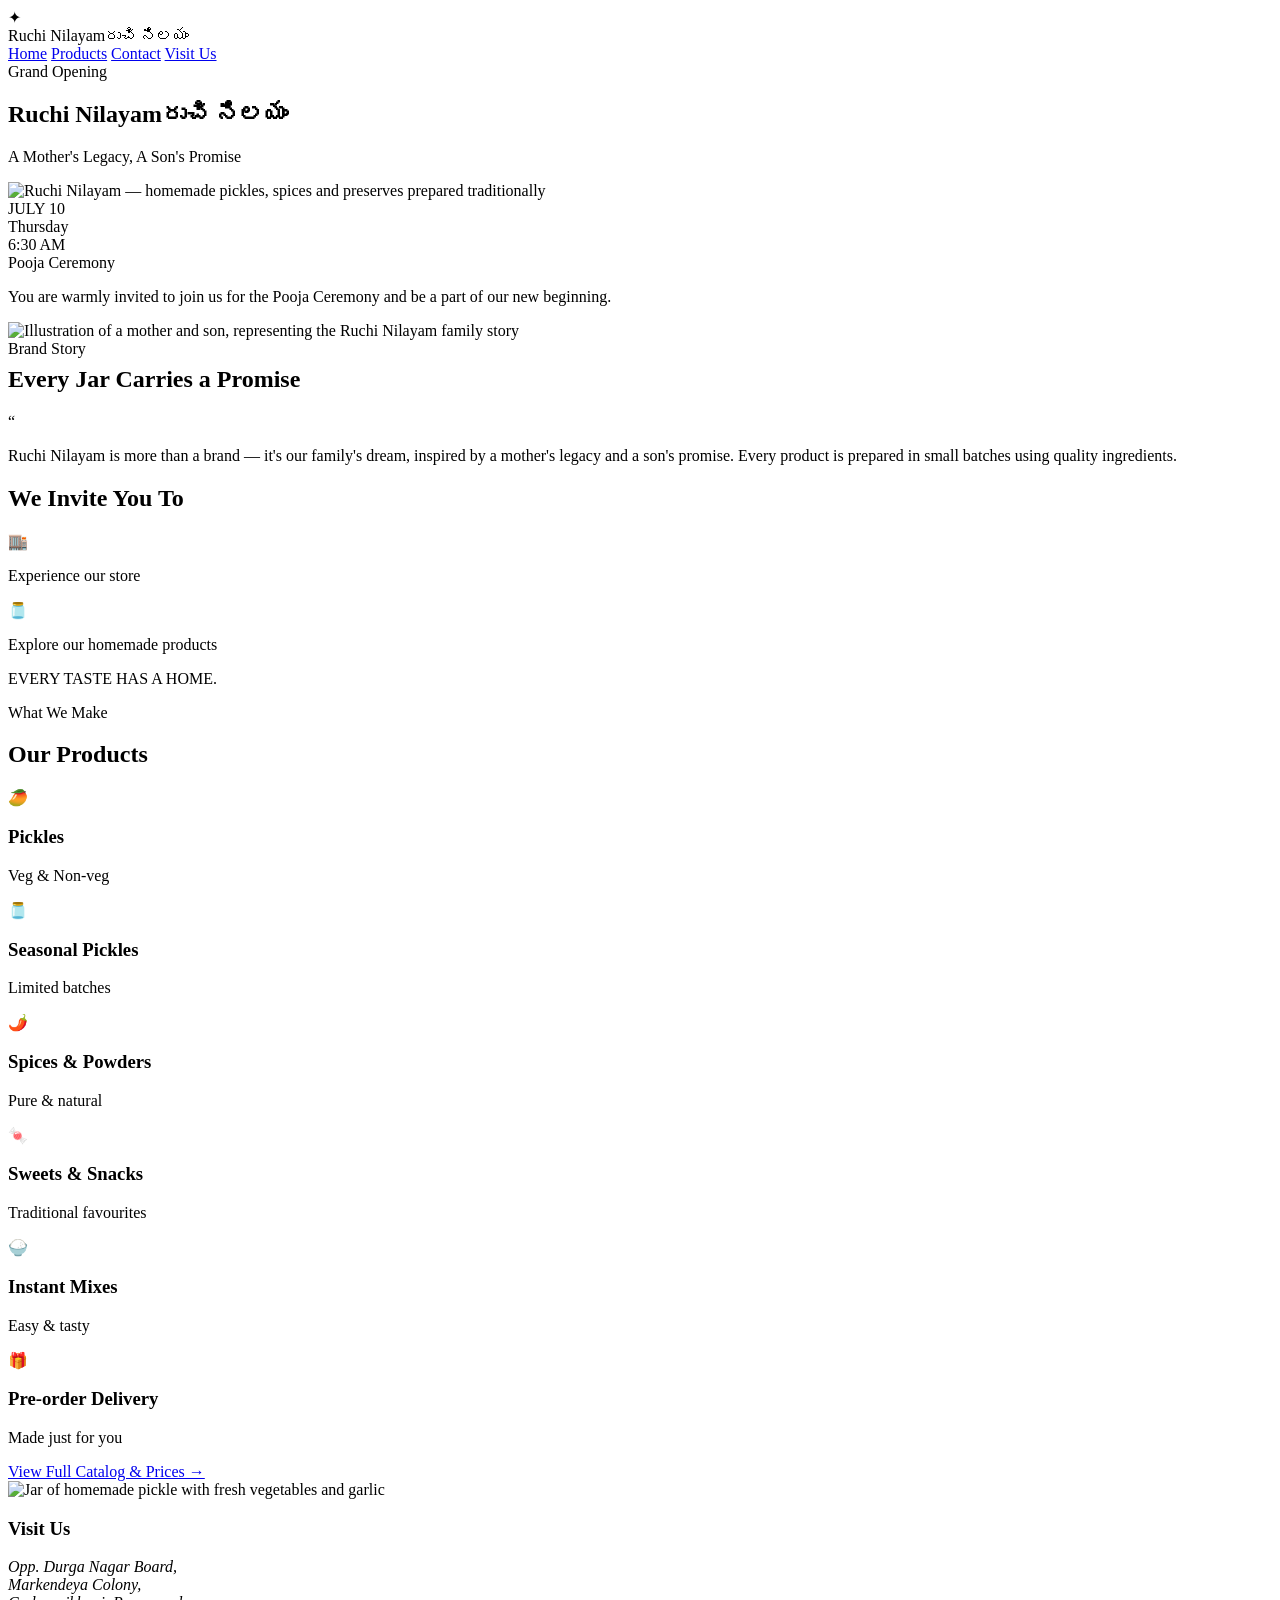
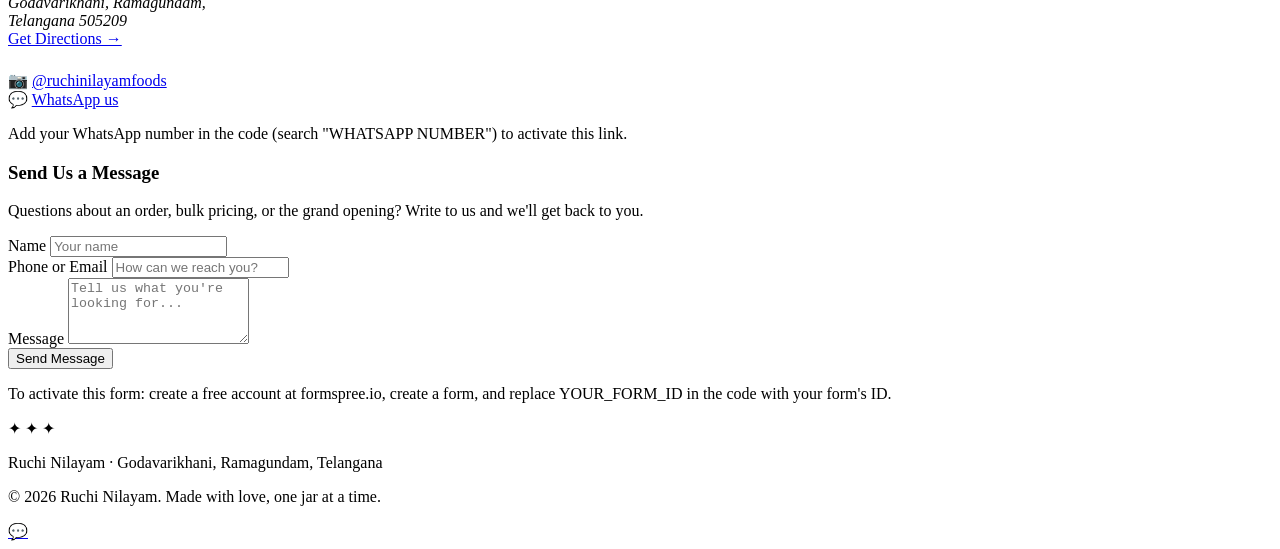
==== index.html @ 31052e21 "Add files via upload" ====
<!DOCTYPE html>
<html lang="en">
<head>
<meta charset="UTF-8">
<meta name="viewport" content="width=device-width, initial-scale=1.0">
<title>Ruchi Nilayam | Grand Opening — July 10th</title>
<meta name="description" content="Ruchi Nilayam — homemade pickles, spices, sweets & snacks from Godavarikhani, Telangana. Grand Opening July 10th, 6:30 AM.">
<link rel="preconnect" href="https://fonts.googleapis.com">
<link rel="preconnect" href="https://fonts.gstatic.com" crossorigin>
<link href="https://fonts.googleapis.com/css2?family=Fraunces:ital,opsz,wght@0,9..144,400;0,9..144,600;0,9..144,700;1,9..144,500&family=Lora:ital,wght@0,400;0,500;0,600;1,400&family=Poppins:wght@400;500;600&family=Noto+Serif+Telugu:wght@500;700&display=swap" rel="stylesheet">
<link rel="stylesheet" href="assets/style.css">
</head>
<body>

<header class="nav">
  <div class="nav-inner">
    <div class="brand-lockup">
      <span class="leaf">✦</span>
      <div class="brand-name">Ruchi Nilayam<span>రుచి నిలయం</span></div>
    </div>
    <div class="nav-links">
      <a class="nav-link active" href="index.html">Home</a>
      <a class="nav-link" href="products.html">Products</a>
      <a class="nav-link" href="#contact">Contact</a>
      <a class="nav-cta" href="#visit">Visit Us</a>
    </div>
  </div>
</header>

<section class="hero">
  <div class="hero-title-block reveal">
    <div class="hero-eyebrow-line"><span class="rule"></span><span class="eyebrow">Grand Opening</span><span class="rule"></span></div>
    <h1>Ruchi Nilayam<span class="telugu-title telugu">రుచి నిలయం</span></h1>
    <p class="hero-tagline">A Mother's Legacy, A Son's Promise</p>
  </div>
  <div class="hero-image-wrap reveal">
    <img src="assets/hero_crop.png" alt="Ruchi Nilayam — homemade pickles, spices and preserves prepared traditionally">
  </div>

  <div class="seal-section reveal">
    <div class="seal">
      <div class="seal-date">
        <div class="day">JULY 10</div>
        <div class="month">Thursday</div>
      </div>
      <div class="seal-divider"></div>
      <div class="seal-time">
        <div class="time">6:30 AM</div>
        <div class="label">Pooja Ceremony</div>
      </div>
    </div>
  </div>
  <p class="invite-line reveal">You are warmly invited to join us for the Pooja Ceremony and be a part of our new beginning.</p>
</section>

<section class="wrap">
  <div class="story reveal">
    <div class="story-img">
      <img src="assets/motherson_crop.png" alt="Illustration of a mother and son, representing the Ruchi Nilayam family story">
    </div>
    <div class="story-text">
      <span class="eyebrow">Brand Story</span>
      <h2 style="margin-top:0.5rem;">Every Jar Carries a Promise</h2>
      <span class="quote-mark">“</span>
      <p>Ruchi Nilayam is more than a brand — it's our family's dream, inspired by a mother's legacy and a son's promise. Every product is prepared in small batches using quality ingredients.</p>
    </div>
  </div>
</section>

<section class="wrap invite-cards reveal">
  <h2>We Invite You To</h2>
  <div class="cards-grid">
    <div class="invite-card">
      <div class="icon-circle">🏬</div>
      <p>Experience our store</p>
    </div>
    <div class="invite-card">
      <div class="icon-circle">🫙</div>
      <p>Explore our homemade products</p>
    </div>
  </div>
</section>

<div class="banner reveal">
  <p>EVERY TASTE HAS A HOME.</p>
</div>

<section class="wrap products reveal">
  <div class="eyebrow-wrap"><span class="eyebrow">What We Make</span></div>
  <h2>Our Products</h2>
  <div class="products-grid">
    <div class="product-card">
      <span class="icon">🥭</span>
      <h3>Pickles</h3>
      <p>Veg &amp; Non-veg</p>
    </div>
    <div class="product-card">
      <span class="icon">🫙</span>
      <h3>Seasonal Pickles</h3>
      <p>Limited batches</p>
    </div>
    <div class="product-card">
      <span class="icon">🌶️</span>
      <h3>Spices &amp; Powders</h3>
      <p>Pure &amp; natural</p>
    </div>
    <div class="product-card">
      <span class="icon">🍬</span>
      <h3>Sweets &amp; Snacks</h3>
      <p>Traditional favourites</p>
    </div>
    <div class="product-card">
      <span class="icon">🍚</span>
      <h3>Instant Mixes</h3>
      <p>Easy &amp; tasty</p>
    </div>
    <div class="product-card">
      <span class="icon">🎁</span>
      <h3>Pre-order Delivery</h3>
      <p>Made just for you</p>
    </div>
  </div>
  <div class="catalog-teaser">
    <a class="btn-gold" href="products.html">View Full Catalog &amp; Prices →</a>
  </div>
</section>

<section class="wrap" id="visit">
  <div class="visit reveal">
    <div class="visit-jar">
      <img src="assets/jar_crop.png" alt="Jar of homemade pickle with fresh vegetables and garlic">
    </div>
    <div class="visit-card">
      <h3>Visit Us</h3>
      <address>
        Opp. Durga Nagar Board,<br>
        Markendeya Colony,<br>
        Godavarikhani, Ramagundam,<br>
        Telangana 505209
      </address>
      <a class="map-link" href="https://www.google.com/maps/search/?api=1&query=Ruchi+Nilayam+Markendeya+Colony+Godavarikhani+Ramagundam+Telangana+505209" target="_blank" rel="noopener">Get Directions →</a>
    </div>
  </div>

  <div class="contact-card reveal" style="margin-top:1.4rem;">
    <div class="contact-row">
      <span class="dot">📷</span>
      <a href="https://instagram.com/ruchinilayamfoods" target="_blank" rel="noopener">@ruchinilayamfoods</a>
    </div>
    <div class="contact-row">
      <span class="dot">💬</span>
      <a href="#" id="whatsapp-link">WhatsApp us</a>
    </div>
    <p class="contact-note">Add your WhatsApp number in the code (search "WHATSAPP NUMBER") to activate this link.</p>
  </div>

  <div class="form-card reveal" id="contact">
    <h3>Send Us a Message</h3>
    <p class="sub">Questions about an order, bulk pricing, or the grand opening? Write to us and we'll get back to you.</p>
    <form id="contact-form" action="https://formspree.io/f/YOUR_FORM_ID" method="POST">
      <div class="form-field">
        <label for="name">Name</label>
        <input type="text" id="name" name="name" required placeholder="Your name">
      </div>
      <div class="form-field">
        <label for="phone">Phone or Email</label>
        <input type="text" id="phone" name="contact" required placeholder="How can we reach you?">
      </div>
      <div class="form-field">
        <label for="message">Message</label>
        <textarea id="message" name="message" rows="4" required placeholder="Tell us what you're looking for..."></textarea>
      </div>
      <button type="submit" class="form-submit">Send Message</button>
      <div class="form-status" id="form-status"></div>
    </form>
    <p class="form-note">To activate this form: create a free account at formspree.io, create a form, and replace YOUR_FORM_ID in the code with your form's ID.</p>
  </div>
</section>

<footer>
  <div class="leaf-row">✦ ✦ ✦</div>
  <p>Ruchi Nilayam · Godavarikhani, Ramagundam, Telangana</p>
  <p style="margin-top:0.3rem;">© <span id="year"></span> Ruchi Nilayam. Made with love, one jar at a time.</p>
</footer>

<a class="wa-float" id="wa-float" href="#" target="_blank" rel="noopener" aria-label="Chat with us on WhatsApp">💬</a>

<script>
  document.getElementById('year').textContent = new Date().getFullYear();

  // WHATSAPP NUMBER — replace 91XXXXXXXXXX with your number (country code + number, no + or spaces)
  const whatsappNumber = "91XXXXXXXXXX";
  const whatsappMessage = "Hi Ruchi Nilayam! I'd like to know more about your products.";
  const waLink = "https://wa.me/" + whatsappNumber + "?text=" + encodeURIComponent(whatsappMessage);
  document.getElementById('whatsapp-link').href = waLink;
  document.getElementById('wa-float').href = waLink;

  // Contact form submit (via Formspree — see form-note for setup)
  const form = document.getElementById('contact-form');
  const status = document.getElementById('form-status');
  form.addEventListener('submit', async (e)=>{
    e.preventDefault();
    if(form.action.includes('YOUR_FORM_ID')){
      status.textContent = "Form not yet connected — see the note below to activate it.";
      status.className = "form-status err";
      return;
    }
    status.textContent = "Sending...";
    status.className = "form-status";
    status.style.display = "block";
    try{
      const res = await fetch(form.action, {
        method: "POST",
        body: new FormData(form),
        headers: { 'Accept': 'application/json' }
      });
      if(res.ok){
        status.textContent = "Thank you! We'll get back to you soon.";
        status.className = "form-status ok";
        form.reset();
      } else {
        status.textContent = "Something went wrong. Please try again or message us on WhatsApp.";
        status.className = "form-status err";
      }
    } catch(err){
      status.textContent = "Something went wrong. Please try again or message us on WhatsApp.";
      status.className = "form-status err";
    }
  });

  // Scroll reveal
  const io = new IntersectionObserver((entries)=>{
    entries.forEach(e=>{
      if(e.isIntersecting){ e.target.classList.add('in'); io.unobserve(e.target); }
    });
  }, {threshold:0.15});
  document.querySelectorAll('.reveal').forEach(el=>io.observe(el));
</script>

</body>
</html>
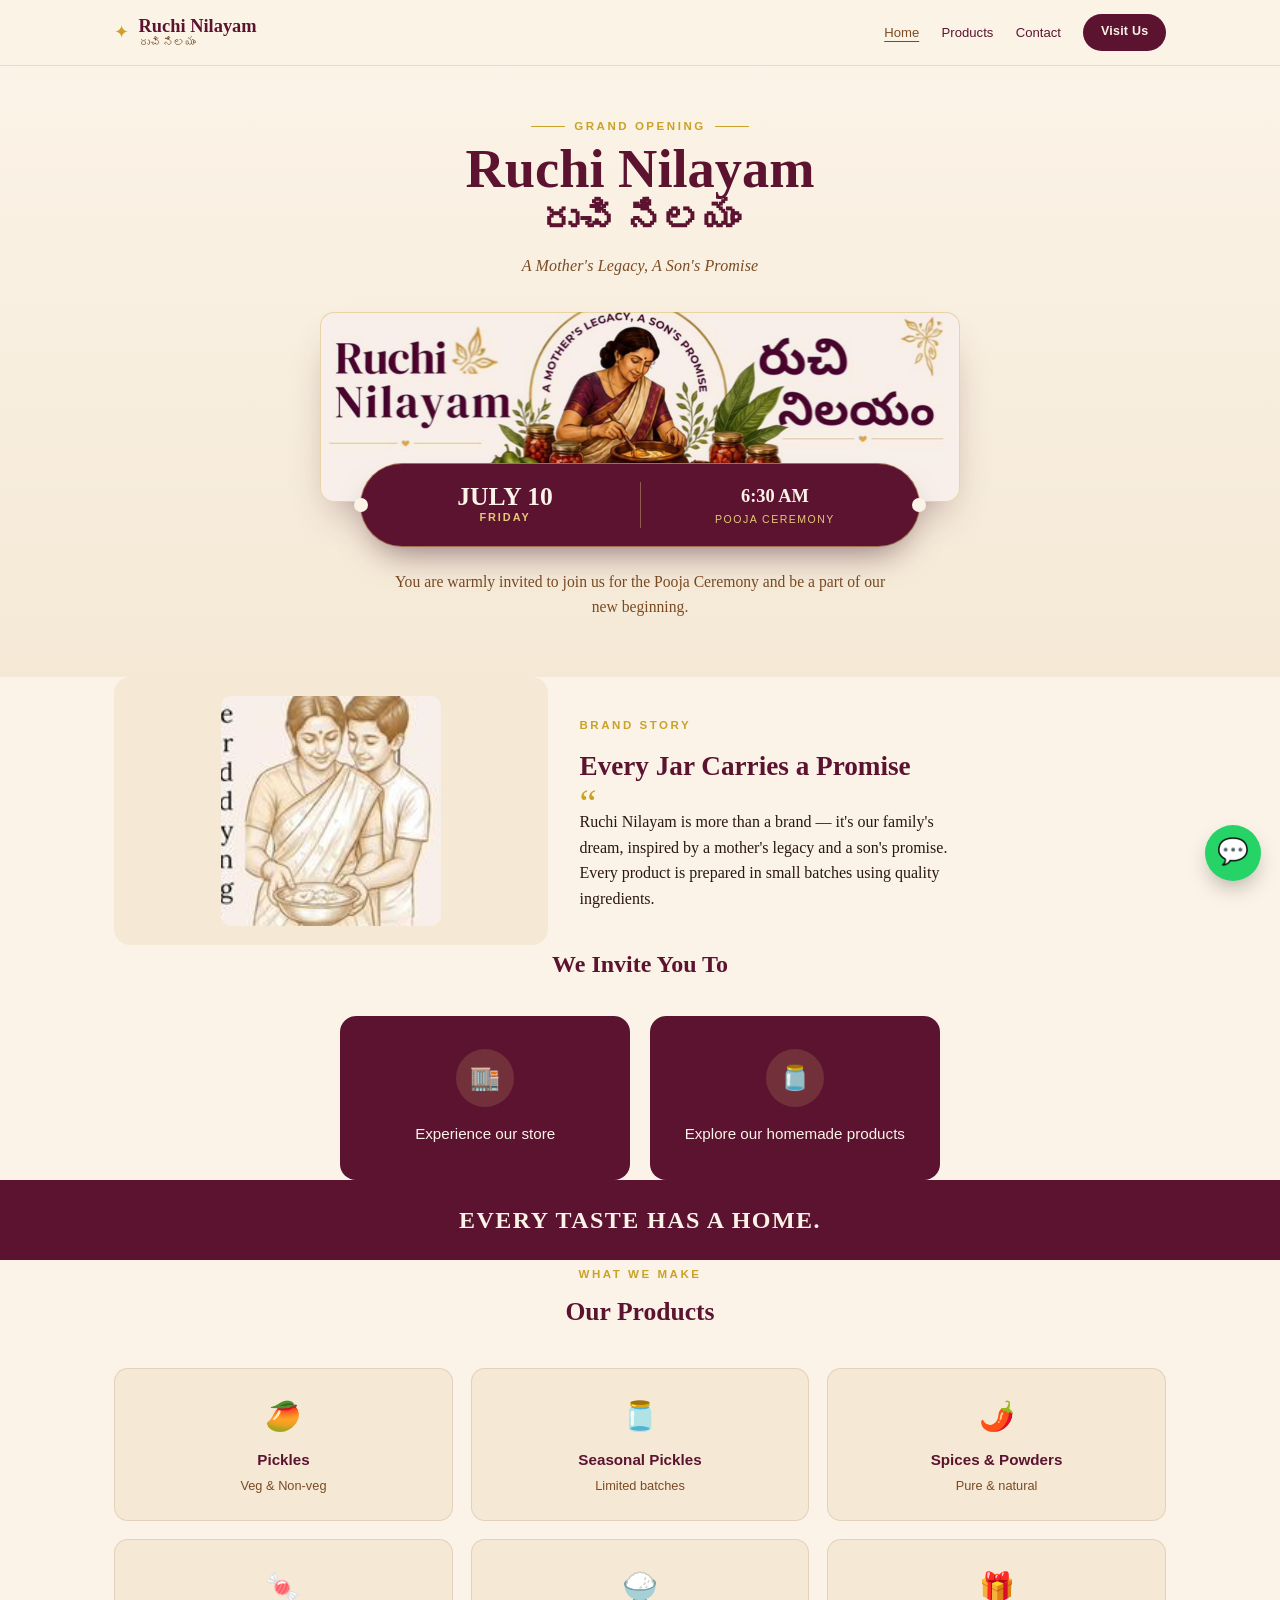
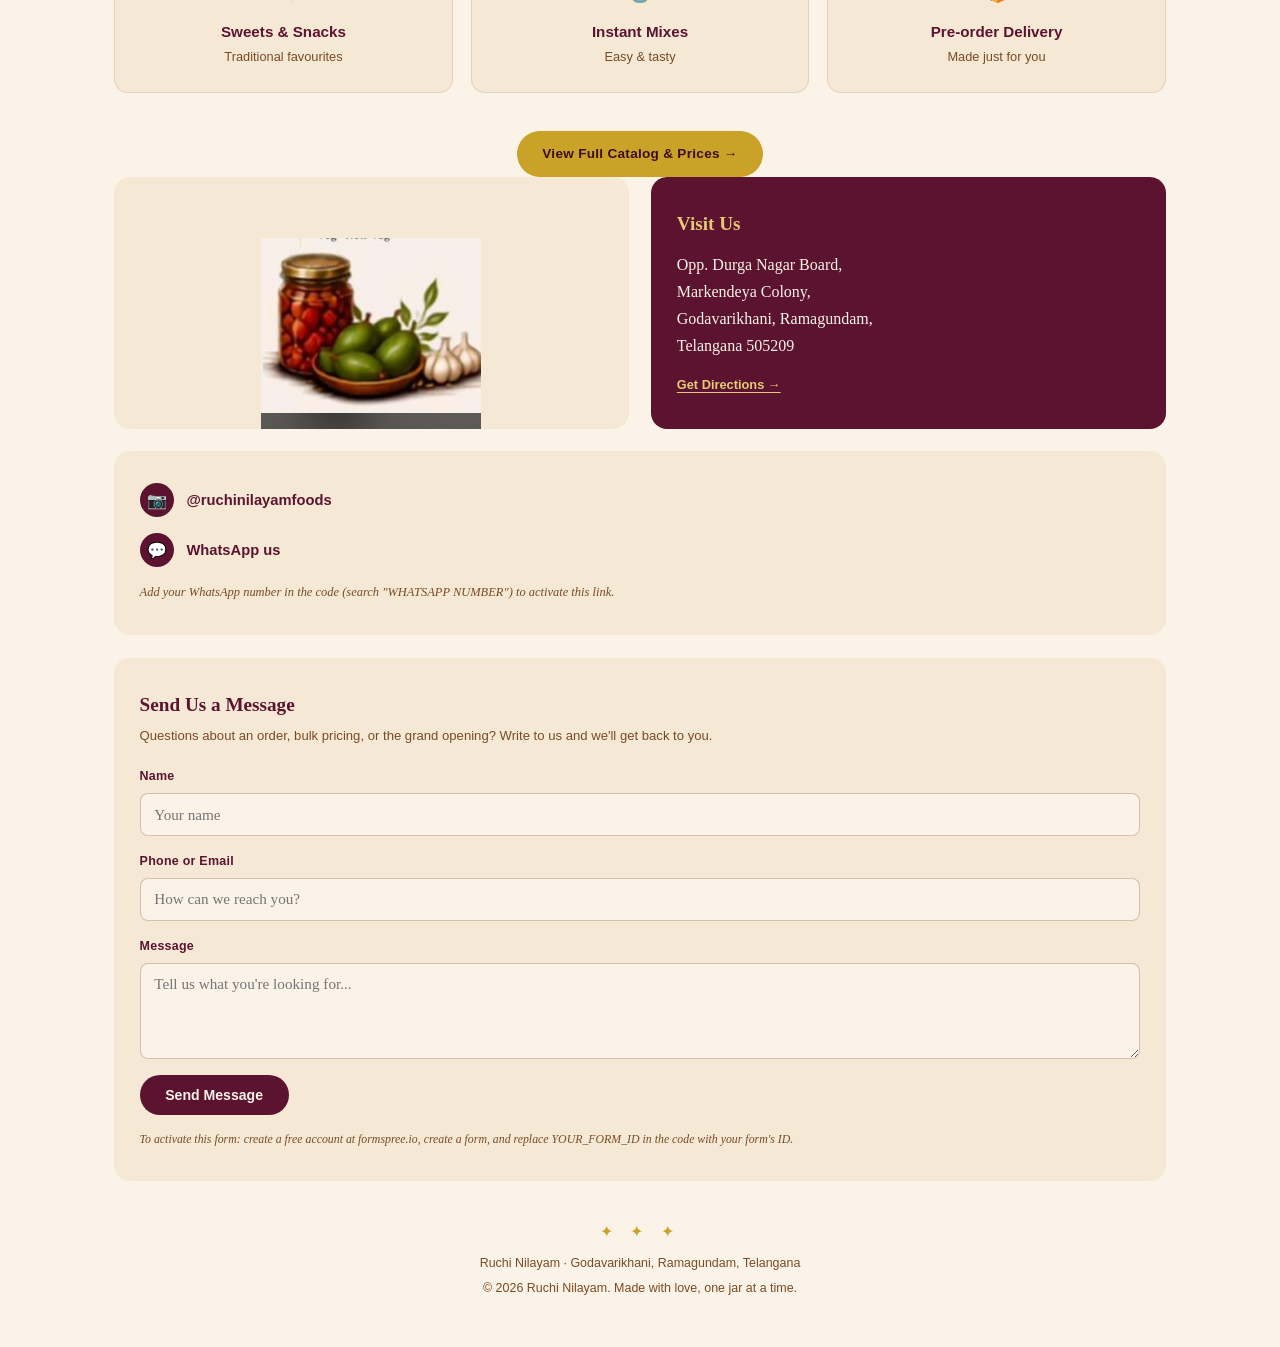
==== commit ae0903fb: "form and whatsapp" ====
--- a/index.html
+++ b/index.html
@@ -41,7 +41,7 @@
     <div class="seal">
       <div class="seal-date">
         <div class="day">JULY 10</div>
-        <div class="month">Thursday</div>
+        <div class="month">Friday</div>
       </div>
       <div class="seal-divider"></div>
       <div class="seal-time">
@@ -157,7 +157,7 @@
   <div class="form-card reveal" id="contact">
     <h3>Send Us a Message</h3>
     <p class="sub">Questions about an order, bulk pricing, or the grand opening? Write to us and we'll get back to you.</p>
-    <form id="contact-form" action="https://formspree.io/f/YOUR_FORM_ID" method="POST">
+    <form id="contact-form" action="https://formspree.io/f/mzdllbdv" method="POST">
       <div class="form-field">
         <label for="name">Name</label>
         <input type="text" id="name" name="name" required placeholder="Your name">
@@ -189,7 +189,7 @@
   document.getElementById('year').textContent = new Date().getFullYear();
 
   // WHATSAPP NUMBER — replace 91XXXXXXXXXX with your number (country code + number, no + or spaces)
-  const whatsappNumber = "91XXXXXXXXXX";
+  const whatsappNumber = "9618234867";
   const whatsappMessage = "Hi Ruchi Nilayam! I'd like to know more about your products.";
   const waLink = "https://wa.me/" + whatsappNumber + "?text=" + encodeURIComponent(whatsappMessage);
   document.getElementById('whatsapp-link').href = waLink;
--- a/assets/style.css
+++ b/assets/style.css
@@ -0,0 +1,343 @@
+:root{
+    --wine-dark:#3D0E20;
+    --wine:#5C1330;
+    --gold:#C9A227;
+    --gold-soft:#E4C976;
+    --ivory:#FBF3E7;
+    --ivory-2:#F5E9D6;
+    --green:#3F5C3A;
+    --brown:#7A4B23;
+    --ink:#2A1810;
+    --max:1100px;
+  }
+  *{box-sizing:border-box;margin:0;padding:0;}
+  html{scroll-behavior:smooth;}
+  body{
+    background:var(--ivory);
+    color:var(--ink);
+    font-family:'Lora', serif;
+    line-height:1.6;
+    overflow-x:hidden;
+  }
+  h1,h2,h3{font-family:'Fraunces', serif;color:var(--wine);}
+  .telugu{font-family:'Noto Serif Telugu', serif;}
+  .eyebrow{
+    font-family:'Poppins', sans-serif;
+    font-size:0.72rem;
+    letter-spacing:0.22em;
+    text-transform:uppercase;
+    color:var(--gold);
+    font-weight:600;
+  }
+  a{color:inherit;}
+  img{max-width:100%;display:block;}
+  .wrap{max-width:var(--max);margin:0 auto;padding:0 1.5rem;}
+
+  /* reveal animation */
+  .reveal{opacity:0;transform:translateY(18px);transition:opacity .7s ease, transform .7s ease;}
+  .reveal.in{opacity:1;transform:translateY(0);}
+  @media (prefers-reduced-motion: reduce){
+    .reveal{opacity:1;transform:none;transition:none;}
+    html{scroll-behavior:auto;}
+  }
+
+  /* NAV */
+  header.nav{
+    position:sticky;top:0;z-index:50;
+    background:rgba(251,243,231,0.92);
+    backdrop-filter:blur(6px);
+    border-bottom:1px solid rgba(92,19,48,0.12);
+  }
+  .nav-inner{
+    max-width:var(--max);margin:0 auto;padding:0.85rem 1.5rem;
+    display:flex;align-items:center;justify-content:space-between;
+  }
+  .brand-lockup{display:flex;align-items:center;gap:0.6rem;}
+  .brand-lockup .leaf{color:var(--gold);font-size:1.1rem;}
+  .brand-name{font-family:'Fraunces', serif;font-weight:700;font-size:1.15rem;color:var(--wine);line-height:1;}
+  .brand-name span{display:block;font-family:'Noto Serif Telugu', serif;font-size:0.7rem;color:var(--brown);font-weight:500;margin-top:2px;}
+  .nav-cta{
+    font-family:'Poppins', sans-serif;font-size:0.78rem;font-weight:600;
+    background:var(--wine);color:var(--ivory);
+    padding:0.55rem 1.1rem;border-radius:999px;text-decoration:none;
+    letter-spacing:0.02em;
+    white-space:nowrap;
+  }
+
+  /* HERO */
+  .hero{
+    position:relative;
+    background:linear-gradient(180deg, var(--ivory) 0%, var(--ivory-2) 100%);
+    padding-top:2.2rem;
+    overflow:hidden;
+  }
+  .hero-deco{
+    position:absolute;color:var(--gold-soft);opacity:0.5;font-size:2.4rem;pointer-events:none;
+  }
+  .hero-deco.left{top:1rem;left:0.5rem;transform:rotate(-15deg);}
+  .hero-deco.right{top:1rem;right:0.5rem;transform:rotate(15deg) scaleX(-1);}
+
+  .hero-title-block{text-align:center;padding:1rem 1.5rem 0.5rem;position:relative;z-index:2;}
+  .hero-eyebrow-line{
+    display:flex;align-items:center;justify-content:center;gap:0.6rem;
+    margin-bottom:0.4rem;
+  }
+  .hero-eyebrow-line .rule{height:1px;width:34px;background:var(--gold);}
+  .hero-title-block h1{
+    font-size:clamp(2.1rem, 7vw, 3.4rem);
+    font-weight:700;line-height:1.02;
+  }
+  .hero-title-block .telugu-title{
+    font-size:clamp(1.6rem, 5.5vw, 2.4rem);
+    color:var(--wine);font-weight:700;display:block;margin-top:0.15rem;
+  }
+  .hero-tagline{
+    margin-top:0.9rem;font-style:italic;color:var(--brown);
+    font-size:1rem;letter-spacing:0.01em;
+  }
+
+  .hero-image-wrap{
+    margin:1.6rem auto 0;max-width:640px;
+    position:relative;
+  }
+  .hero-image-wrap img{
+    width:100%;border-radius:14px;
+    box-shadow:0 22px 40px -18px rgba(61,14,32,0.45);
+  }
+  .hero-image-wrap::after{
+    content:"";position:absolute;inset:0;border-radius:14px;
+    box-shadow:inset 0 0 0 1px rgba(201,162,39,0.35);
+  }
+
+  /* SEAL / GRAND OPENING BADGE — signature element */
+  .seal-section{
+    display:flex;justify-content:center;margin:-2.4rem auto 0;position:relative;z-index:5;padding:0 1.5rem;
+  }
+  .seal{
+    background:var(--wine);
+    color:var(--ivory);
+    border-radius:999px;
+    padding:1.1rem 1.6rem;
+    display:flex;align-items:center;gap:1rem;
+    box-shadow:0 18px 34px -14px rgba(61,14,32,0.55);
+    border:1px solid rgba(228,201,118,0.5);
+    max-width:560px;width:100%;
+    position:relative;
+  }
+  .seal::before, .seal::after{
+    content:"";position:absolute;top:50%;transform:translateY(-50%);
+    width:14px;height:14px;background:var(--ivory);border-radius:50%;
+  }
+  .seal::before{left:-7px;}
+  .seal::after{right:-7px;}
+  .seal-date{
+    font-family:'Fraunces', serif;font-weight:700;text-align:center;flex:1;
+  }
+  .seal-date .day{font-size:1.6rem;line-height:1;}
+  .seal-date .month{font-family:'Poppins',sans-serif;font-size:0.68rem;letter-spacing:0.18em;text-transform:uppercase;color:var(--gold-soft);}
+  .seal-divider{width:1px;align-self:stretch;background:rgba(228,201,118,0.4);}
+  .seal-time{text-align:center;flex:1;}
+  .seal-time .time{font-family:'Fraunces', serif;font-weight:700;font-size:1.15rem;}
+  .seal-time .label{font-family:'Poppins',sans-serif;font-size:0.66rem;letter-spacing:0.14em;text-transform:uppercase;color:var(--gold-soft);}
+
+  .invite-line{
+    text-align:center;max-width:560px;margin:1.4rem auto 0;padding:0 1.5rem;
+    color:var(--brown);font-size:0.98rem;
+  }
+
+  section{padding:3.6rem 0;}
+
+  /* BRAND STORY */
+  .story{
+    display:grid;grid-template-columns:1fr;gap:2rem;align-items:center;
+  }
+  @media(min-width:820px){
+    .story{grid-template-columns:0.85fr 1.15fr;}
+  }
+  .story-img{
+    background:var(--ivory-2);border-radius:16px;padding:1.2rem;
+    display:flex;justify-content:center;
+  }
+  .story-img img{border-radius:10px;max-width:280px;}
+  .story-text h2{font-size:1.7rem;margin-bottom:0.9rem;}
+  .story-text p{max-width:46ch;color:var(--ink);}
+  .story-text .quote-mark{font-family:'Fraunces',serif;font-size:2.4rem;color:var(--gold);line-height:0;display:block;margin-bottom:0.4rem;}
+
+  /* INVITE CARDS */
+  .invite-cards{
+    text-align:center;
+  }
+  .invite-cards h2{font-size:1.5rem;margin-bottom:2rem;}
+  .cards-grid{
+    display:grid;grid-template-columns:1fr;gap:1.2rem;
+  }
+  @media(min-width:640px){
+    .cards-grid{grid-template-columns:1fr 1fr;max-width:600px;margin:0 auto;}
+  }
+  .invite-card{
+    background:var(--wine);color:var(--ivory);
+    border-radius:16px;padding:2.1rem 1.4rem;
+    display:flex;flex-direction:column;align-items:center;gap:0.9rem;
+  }
+  .invite-card .icon-circle{
+    width:58px;height:58px;border-radius:50%;
+    background:rgba(228,201,118,0.16);
+    display:flex;align-items:center;justify-content:center;
+    font-size:1.5rem;color:var(--gold-soft);
+  }
+  .invite-card p{font-family:'Poppins',sans-serif;font-weight:500;font-size:0.95rem;}
+
+  /* DIVIDER BANNER */
+  .banner{
+    background:var(--wine);color:var(--ivory);text-align:center;
+    padding:1.3rem 1.5rem;
+  }
+  .banner p{
+    font-family:'Fraunces',serif;font-weight:600;letter-spacing:0.06em;
+    font-size:clamp(1.1rem,3.5vw,1.5rem);
+  }
+
+  /* PRODUCTS */
+  .products h2{text-align:center;font-size:1.6rem;}
+  .products .eyebrow-wrap{text-align:center;margin-bottom:0.4rem;}
+  .products-grid{
+    margin-top:2.2rem;
+    display:grid;grid-template-columns:repeat(2,1fr);gap:1.1rem;
+  }
+  @media(min-width:640px){
+    .products-grid{grid-template-columns:repeat(3,1fr);}
+  }
+  .product-card{
+    background:var(--ivory-2);
+    border:1px solid rgba(122,75,35,0.15);
+    border-radius:14px;padding:1.5rem 1rem;text-align:center;
+  }
+  .product-card .icon{font-size:1.8rem;margin-bottom:0.6rem;display:block;}
+  .product-card h3{font-family:'Poppins',sans-serif;color:var(--wine);font-size:0.95rem;font-weight:600;margin-bottom:0.2rem;}
+  .product-card p{font-size:0.8rem;color:var(--brown);font-family:'Poppins',sans-serif;}
+
+  /* VISIT / CONTACT */
+  .visit{
+    display:grid;grid-template-columns:1fr;gap:1.4rem;
+  }
+  @media(min-width:820px){
+    .visit{grid-template-columns:1fr 1fr;}
+  }
+  .visit-jar{
+    background:var(--ivory-2);border-radius:16px;
+    display:flex;align-items:flex-end;justify-content:center;overflow:hidden;
+    min-height:200px;
+  }
+  .visit-jar img{max-width:220px;}
+  .visit-card{
+    background:var(--wine);color:var(--ivory);border-radius:16px;padding:2rem 1.6rem;
+  }
+  .visit-card h3{color:var(--gold-soft);font-size:1.2rem;margin-bottom:0.7rem;}
+  .visit-card address{font-style:normal;line-height:1.7;font-family:'Lora',serif;}
+  .visit-card .map-link{
+    display:inline-block;margin-top:1rem;font-family:'Poppins',sans-serif;
+    font-size:0.8rem;font-weight:600;color:var(--gold-soft);
+    text-decoration:underline;text-underline-offset:3px;
+  }
+  .contact-card{
+    background:var(--ivory-2);border-radius:16px;padding:2rem 1.6rem;
+    display:flex;flex-direction:column;justify-content:center;gap:1rem;
+  }
+  .contact-row{display:flex;align-items:center;gap:0.8rem;font-family:'Poppins',sans-serif;font-size:0.92rem;}
+  .contact-row .dot{width:34px;height:34px;border-radius:50%;background:var(--wine);color:var(--gold-soft);display:flex;align-items:center;justify-content:center;font-size:1rem;flex-shrink:0;}
+  .contact-row a{text-decoration:none;color:var(--wine);font-weight:600;}
+  .contact-note{font-size:0.78rem;color:var(--brown);font-style:italic;}
+
+  footer{
+    text-align:center;padding:2.4rem 1.5rem 3rem;color:var(--brown);
+    font-family:'Poppins',sans-serif;font-size:0.78rem;
+  }
+  footer .leaf-row{color:var(--gold);margin-bottom:0.6rem;font-size:1rem;letter-spacing:0.4em;}
+
+/* ============ ADDED: nav links ============ */
+.nav-links{display:flex;align-items:center;gap:1.4rem;}
+.nav-link{
+  font-family:'Poppins',sans-serif;font-size:0.82rem;font-weight:500;
+  text-decoration:none;color:var(--wine);
+}
+.nav-link.active{color:var(--brown);text-decoration:underline;text-underline-offset:4px;}
+
+/* ============ ADDED: floating WhatsApp button ============ */
+.wa-float{
+  position:fixed;bottom:1.2rem;right:1.2rem;z-index:60;
+  width:56px;height:56px;border-radius:50%;
+  background:#25D366;color:#fff;
+  display:flex;align-items:center;justify-content:center;
+  font-size:1.6rem;text-decoration:none;
+  box-shadow:0 10px 24px -8px rgba(0,0,0,0.4);
+  transition:transform .2s ease;
+}
+.wa-float:hover{transform:scale(1.06);}
+
+/* ============ ADDED: catalog teaser on homepage ============ */
+.catalog-teaser{
+  text-align:center;margin-top:2.4rem;
+}
+.btn-gold{
+  display:inline-block;font-family:'Poppins',sans-serif;font-weight:600;
+  font-size:0.85rem;background:var(--gold);color:var(--wine-dark);
+  padding:0.75rem 1.6rem;border-radius:999px;text-decoration:none;
+  letter-spacing:0.02em;
+}
+
+/* ============ ADDED: contact form ============ */
+.form-card{
+  background:var(--ivory-2);border-radius:16px;padding:2rem 1.6rem;
+  margin-top:1.4rem;
+}
+.form-card h3{color:var(--wine);font-size:1.2rem;margin-bottom:0.3rem;}
+.form-card .sub{font-family:'Poppins',sans-serif;font-size:0.82rem;color:var(--brown);margin-bottom:1.3rem;}
+.form-field{margin-bottom:1rem;display:flex;flex-direction:column;gap:0.4rem;}
+.form-field label{font-family:'Poppins',sans-serif;font-size:0.78rem;font-weight:600;color:var(--wine);letter-spacing:0.02em;}
+.form-field input, .form-field textarea{
+  font-family:'Lora',serif;font-size:0.95rem;
+  padding:0.7rem 0.85rem;border-radius:8px;
+  border:1px solid rgba(122,75,35,0.3);background:var(--ivory);
+  color:var(--ink);resize:vertical;
+}
+.form-field input:focus, .form-field textarea:focus{
+  outline:2px solid var(--gold);outline-offset:1px;
+}
+.form-submit{
+  font-family:'Poppins',sans-serif;font-weight:600;font-size:0.88rem;
+  background:var(--wine);color:var(--ivory);border:none;
+  padding:0.75rem 1.6rem;border-radius:999px;cursor:pointer;
+}
+.form-submit:hover{background:var(--wine-dark);}
+.form-note{font-size:0.74rem;color:var(--brown);font-style:italic;margin-top:0.9rem;}
+.form-status{font-family:'Poppins',sans-serif;font-size:0.82rem;margin-top:0.8rem;display:none;}
+.form-status.ok{color:var(--green);display:block;}
+.form-status.err{color:#a3312a;display:block;}
+
+/* ============ ADDED: catalog page ============ */
+.catalog-hero{
+  background:linear-gradient(180deg, var(--ivory) 0%, var(--ivory-2) 100%);
+  padding:2.4rem 0 1.5rem;text-align:center;
+}
+.catalog-hero h1{font-size:clamp(1.9rem,6vw,2.6rem);}
+.catalog-hero p{color:var(--brown);font-style:italic;margin-top:0.5rem;}
+.category-block{margin-bottom:3rem;}
+.category-head{display:flex;align-items:baseline;gap:0.8rem;margin-bottom:1.2rem;}
+.category-head h2{font-size:1.35rem;}
+.category-head .cat-note{font-family:'Poppins',sans-serif;font-size:0.78rem;color:var(--brown);}
+.item-grid{display:grid;grid-template-columns:1fr;gap:0.9rem;}
+@media(min-width:640px){.item-grid{grid-template-columns:1fr 1fr;}}
+@media(min-width:900px){.item-grid{grid-template-columns:1fr 1fr 1fr;}}
+.item-card{
+  background:var(--ivory-2);border:1px solid rgba(122,75,35,0.15);
+  border-radius:12px;padding:1.1rem 1.2rem;
+  display:flex;justify-content:space-between;align-items:center;gap:0.8rem;
+}
+.item-card .item-name{font-family:'Poppins',sans-serif;font-weight:600;font-size:0.92rem;color:var(--wine);}
+.item-card .item-desc{font-size:0.78rem;color:var(--brown);margin-top:0.15rem;font-family:'Poppins',sans-serif;}
+.item-card .item-price{font-family:'Fraunces',serif;font-weight:700;color:var(--wine-dark);white-space:nowrap;font-size:1.02rem;}
+.catalog-note{
+  max-width:640px;margin:0 auto 2.5rem;text-align:center;
+  font-family:'Poppins',sans-serif;font-size:0.82rem;color:var(--brown);
+  background:var(--ivory-2);border-radius:12px;padding:1rem 1.3rem;
+}
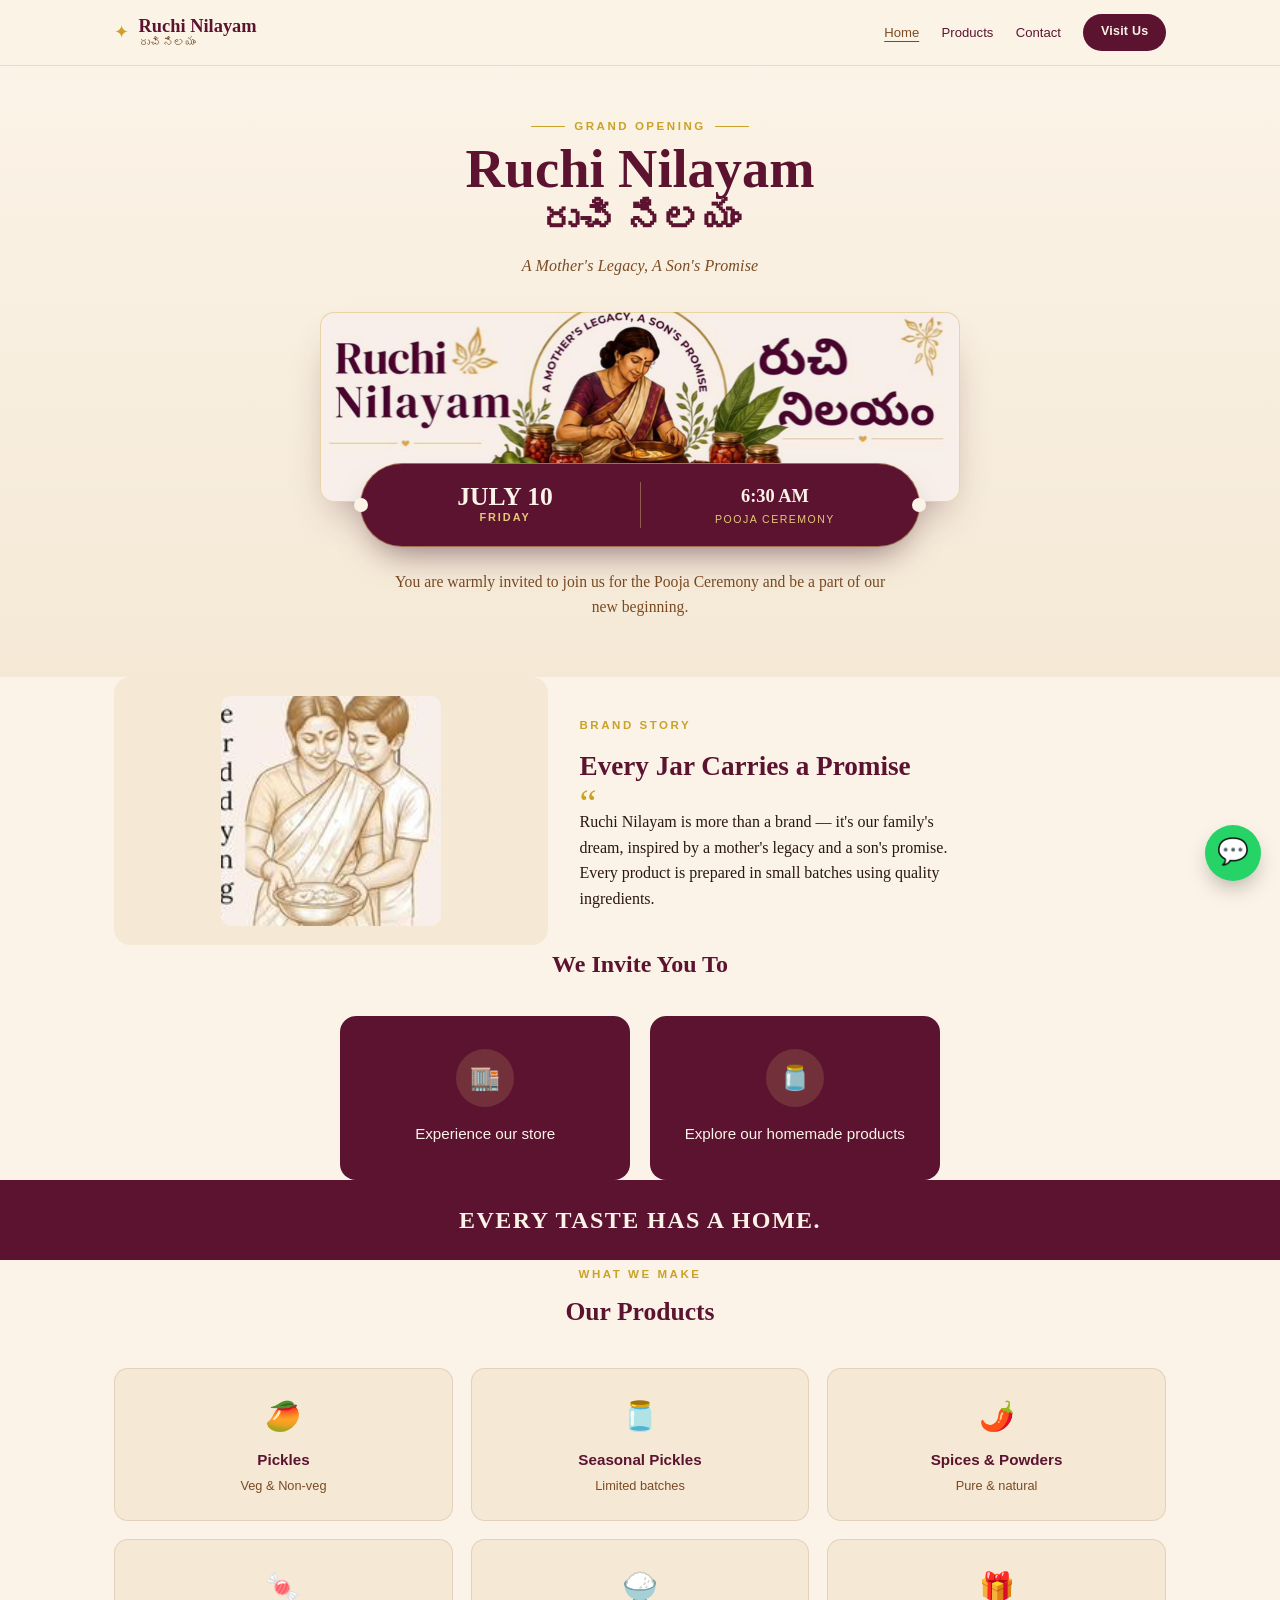
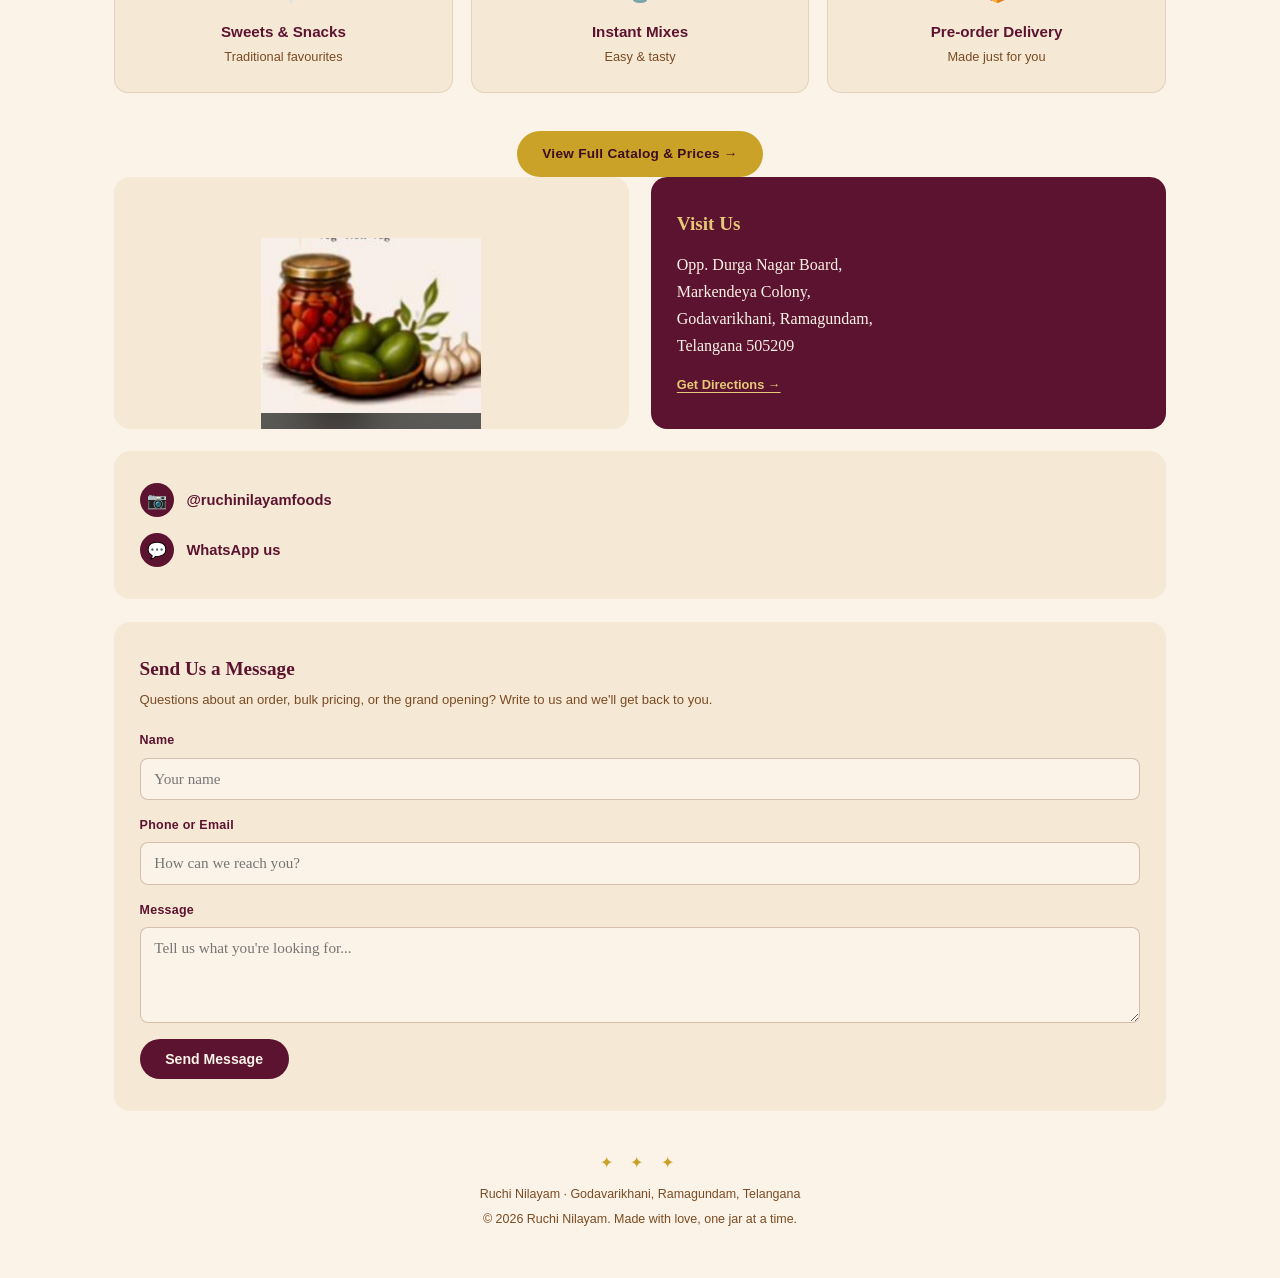
==== commit 72838fa7: "comment of ai code" ====
--- a/index.html
+++ b/index.html
@@ -151,7 +151,7 @@
       <span class="dot">💬</span>
       <a href="#" id="whatsapp-link">WhatsApp us</a>
     </div>
-    <p class="contact-note">Add your WhatsApp number in the code (search "WHATSAPP NUMBER") to activate this link.</p>
+    <!-- <p class="contact-note">Add your WhatsApp number in the code (search "WHATSAPP NUMBER") to activate this link.</p> -->
   </div>
 
   <div class="form-card reveal" id="contact">
@@ -173,7 +173,7 @@
       <button type="submit" class="form-submit">Send Message</button>
       <div class="form-status" id="form-status"></div>
     </form>
-    <p class="form-note">To activate this form: create a free account at formspree.io, create a form, and replace YOUR_FORM_ID in the code with your form's ID.</p>
+    <!-- <p class="form-note">To activate this form: create a free account at formspree.io, create a form, and replace YOUR_FORM_ID in the code with your form's ID.</p> -->
   </div>
 </section>
 
